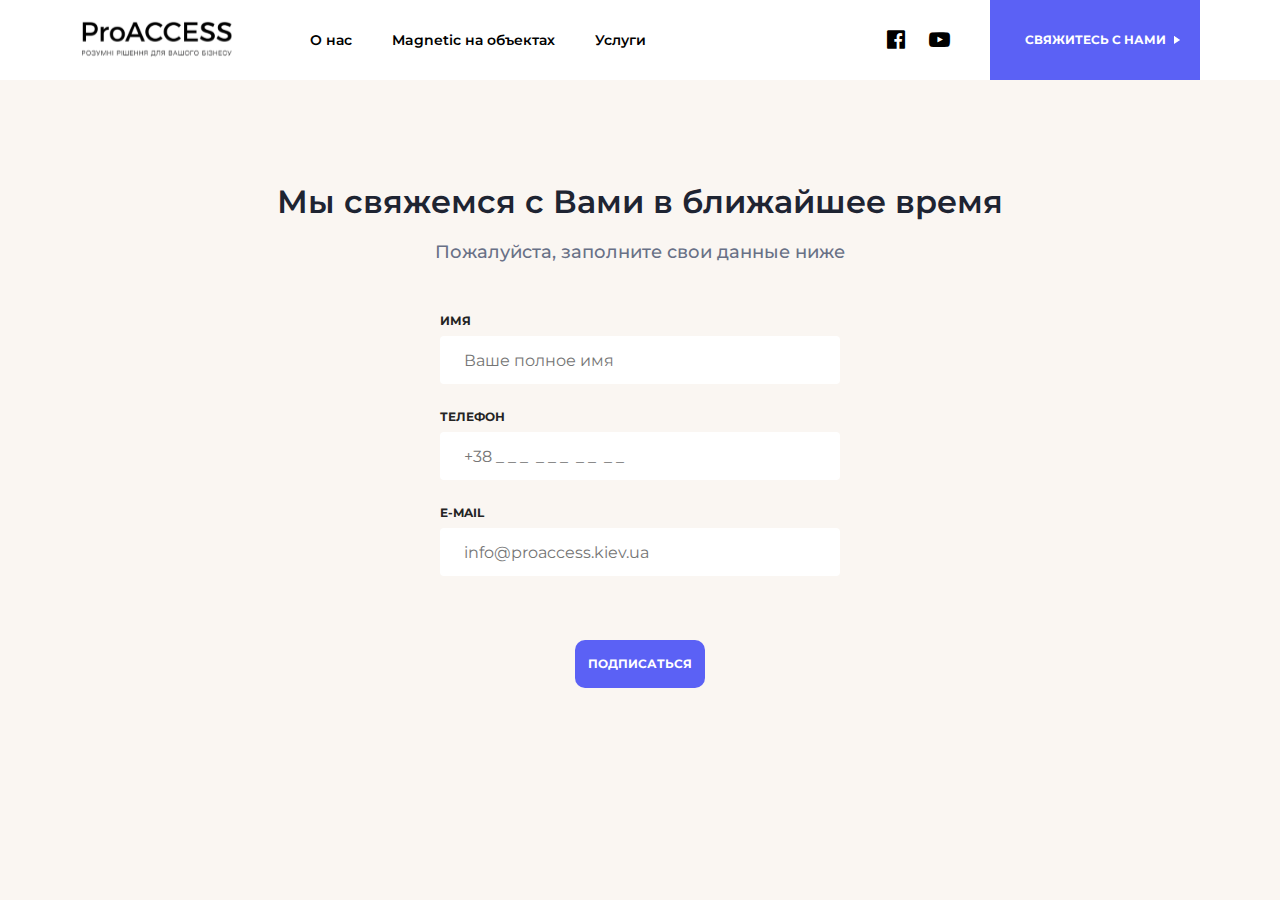
==== contact-us.html @ dcba7a06 "done" ====
<!DOCTYPE html>
<html lang="en">

<head>
    <meta charset="UTF-8">
    <meta name="viewport" content="width=device-width, initial-scale=1.0">
    <title>Contuct Us</title>
    <link rel="stylesheet" href="css/styles.css">
    <link rel="stylesheet" href="css/normalize.css">
    <link rel="stylesheet" href="css//media-query.css">
    <link rel="stylesheet" href="css/contact-us.css">
    <link rel="stylesheet" href="https://cdnjs.cloudflare.com/ajax/libs/font-awesome/4.7.0/css/font-awesome.min.css">
    <link
        href="https://fonts.googleapis.com/css2?family=Montserrat:ital,wght@0,100;0,200;0,300;0,400;0,500;0,600;0,700;0,800;0,900;1,100;1,200;1,300;1,400;1,500;1,600;1,700;1,800;1,900&display=swap"
        rel="stylesheet">
    <link rel="stylesheet" href="css/section-menu.css">
</head>

<body>

    <!-- HEADER -->

    <div class="header" id="scroll">
        <div class="header_left">
            <div class="header_logo">
                <a href="index.html"><img src="./img/logo.svg" alt="MAGNETIC" width="152"></a>
            </div>
            <div class="header_text">
                <a href="index.html#sectioncompany">
                    <p>О нас</p>
                </a>
                <a href="index.html#company">
                    <p>Magnetic на объектах</p>
                </a>
                <a href="index.html#services">
                    <p>Услуги</p>
                </a>
            </div>
        </div>
        <div class="header_right">
            <div class="header_icons">
                <a href="#"><i class="fa fa-facebook-official" aria-hidden="true"></i></a>
                <a href="https://www.youtube.com/channel/UCpNCMjlB83HEiOE3lIyTJ4A"><i class="fa fa-youtube-play"
                        aria-hidden="true"></i></a>
            </div>
            <a class="header_button_ref" href="contact-us.html"><button class="header_button">Свяжитесь с
                    нами</button></a>
            <a class="header_button_burger" href="#"><i class="fa fa-bars" aria-hidden="true"></i></a>
        </div>
    </div>

    <!-- MENU -->
    <div class="section_menu">
        <ul class="menu_list">
            <li class="menu_list_item anchor">
                <a href="#sectioncompany">
                    <p>О нас</p>
                </a>
            </li>
            <li class="menu_list_item anchor">
                <a href="#company">
                    <p>Magnetic на объектах</p>
                </a>
            </li>
            <li class="menu_list_item anchor">
                <a href="#services">
                    <p>Услуги</p>
                </a>
            </li>
        </ul>
        <a href="contact-us.html"><button class="menu_button">Свяжитесь с нами</button></a>
    </div>

    <div class="section_contact">
        <div class="contact_text">
            <p class="section_contact-first">Мы свяжемся с Вами в ближайшее время</p>
            <p class="section_contact-second">Пожалуйста, заполните свои данные ниже</p>
        </div>
        <div>
            <form class="contact_form" action="thanks-page.html">

                <div class="contact_form_item">
                    <p class="contact_form-position">Данное поле обязательное</p>
                    <label class="contact_input_name" for=""><span>ИМЯ<span class="star"> *</span></span></br><input
                            type="text" placeholder="Ваше полное имя"></label></br>
                </div>
                <div class="contact_form_item">
                    <p class="contact_form-position">Данное поле обязательное</p>
                    <label class="contact_input_tel" for=""><span>ТЕЛЕФОН<span class="star">
                                *</span></span></br><input type="tel"
                            placeholder="+38 _ _ _  _ _ _  _ _  _ _"></label></br>
                </div>
                <div class="contact_form_item">
                    <p class="contact_form-position">E-mail введен неверно</p>
                    <label class="contact_input_email" for=""><span>E-MAIL<span class="star">
                                *</span></span></br><input type="email"
                            placeholder="info@proaccess.kiev.ua"></label></br>
                </div>

                <a href="thanks-page.html"><button type="submit" class="contact_button">ПОДПИСАТЬСЯ</button></a>
            </form>
        </div>
    </div>
    <script type="text/javascript" src="//code.jquery.com/jquery-1.11.0.min.js"></script>
    <script type="text/javascript" src="js/main.js"></script>
    <script type="text/javascript" src="js/contact_us.js"></script>
</body>

</html>
---- css/styles.css ----
body {
 font-family: "Montserrat", sans-serif;
 font-size: 14px;
 width: 100%;
 max-width: 2500px;
}

.container {
 max-width: 1760px;
 width: 100%;
 margin: 0 auto;
}

p {
 padding: 0;
 margin: 0;
}

a {
 cursor: pointer;
}

ul {
 padding: 0;
 margin: 0;
}

a:focus,
a:active {
 outline: none;
}

button:focus,
button:active {
 outline: none;
}

/* HEADER */

.header {
 display: flex;
 justify-content: space-between;
 align-items: center;
 margin: 0 auto;
 padding: 0 80px;
}

.header_left {
 display: flex;
}

.header_right {
 display: flex;
}

.header_text {
 display: flex;
 margin-left: 78px;
 color: #1e2432;
 align-items: center;
}

.header_text a {
 text-decoration: none;
 color: #000;
 font-weight: 600;
}

.header_text a:not(:last-child) {
 margin-right: 40px;
}

.header_icons {
 display: flex;
 max-width: 75px;
 width: 100%;
 justify-content: space-around;
 align-items: center;
 font-size: 21px;
 padding-right: 40px;
}

.header_button {
 border: none;
 font-size: 12px;
 text-transform: uppercase;
 min-width: 210px;
 width: 100%;
 height: 80px;
 background: #5b61f5 url(../img/line.svg) 184px 36px no-repeat;
 color: #fff;
 font-weight: 700;
 cursor: pointer;
 background-size: 6px;
}

.header_button i {
 margin-left: 6px;
 font-size: 13px;
}

/* SECTION_AUTOCONTROL */

.section_autocontrol {
 display: flex;
 background-color: #383955;
 margin-bottom: 100px;
 min-width: 100%;
 position: relative;
}

.autocontrol_left {
 padding: 176px 23px 197px 145px;
 width: 100%;
 max-width: 801px;
}

.left_first_word {
 color: #fff;
 font-size: 32px;
 padding-bottom: 24px;
}

.left_second_word {
 color: #fff;
 font-size: 72px;
 font-weight: 800;
 padding-bottom: 37px;
}

.left_third_word {
 font-weight: 500;
 line-height: 32px;
 color: #fff;
 font-size: 24px;
 padding-bottom: 48px;
}

.autocontrol_right iframe {
 max-width: 950px;
 width: 100%;
 height: 530px;
}

.section_button {
 border-radius: 10px;
 border: none;
 font-size: 12px;
 text-transform: uppercase;
 max-width: 215px;
 width: 100%;
 height: 64px;
 background: #5b61f5 url(../img/line.svg) 190px 28px no-repeat;
 color: #fff;
 font-weight: 700;
 cursor: pointer;
 background-size: 7px;
}

.section_button i {
 margin-left: 6px;
 font-size: 13px;
}

.autocontrol_right {
 position: absolute;
 top: 183px;
 right: 0;
 width: 100%;
 max-width: 950px;
}

/* SECTION COMPANY */

.company_text {
 margin-bottom: 80px;
}

.company_text-one {
 text-align: center;
 line-height: 44px;
 margin: 0 auto;
 max-width: 609px;

 width: 100%;
 font-weight: 600;
 font-size: 32px;
 padding-bottom: 24px;
 color: #1e2432;
}

.company_text-second {
 font-weight: 500;
 text-align: center;
 color: #687086;
 letter-spacing: 0;
 margin: 0 auto;
 max-width: 790px;

 width: 100%;
 font-size: 18px;
 line-height: 24px;
}

.company_description {
 background-color: #faf6f2;
 margin-bottom: 100px;
}

.company_list {
 padding: 80px 0;
 margin: 0 130px;
 list-style: none;
 display: flex;
 justify-content: space-between;
}

.company_list_item {
 display: flex;
 max-width: 270px;

 width: 100%;
}

.company_list_item:not(:last-child) {
 margin-right: 140px;
}

.company_list-text {
 margin-left: 20px;
}

.company_list-text p {
 font-size: 16px;
 font-weight: 500;
 line-height: 22px;
 color: #687086;
 padding-bottom: 8px;
}

.company_list-href {
 color: #1e2432;
 font-size: 12px;
 font-weight: 700;
 text-decoration: none;
}

.header_button_burger {
 display: none;
}

/* SECTION COMPANY ADVANTAGES*/

.company_advantages_blocks {
 max-width: 1140px;
 width: 100%;
 margin: 0 auto 100px;
}

.advantages_text {
 font-size: 32px;
 font-weight: 600;
 color: #1e2432;
 max-width: 1140px;
 width: 100%;
 margin: 0 auto 80px;
}

/* up */

.advantages_first {
 display: flex;
 margin-bottom: 80px;
}

.advantages_first-left {
 margin-right: 117px;
 padding: 118px 0;
 align-items: center;
}

.advantages_first-text {
 display: flex;
}

.advantages_first-text:not(:last-child) {
 margin-bottom: 80px;
}
.advantages_first_p {
 border-left: 5px solid #000;
 font-weight: 800;
 height: 16px;
 padding-left: 9px;
 margin-top: 4px;
 padding-right: 15px;
 border-radius: 2px;
}

.advantages_second_p {
 max-width: 413px;

 width: 100%;
 font-weight: 500;
 font-size: 18px;
 line-height: 24px;
 color: #687086;
}

/* down */

.advantages_second {
 display: flex;
}

.advantages_second-left {
 margin-left: 117px;
 padding: 56px 0 0 0;
 align-items: center;
}

.advantages_second_block_p {
 max-width: 413px;

 width: 100%;
 font-weight: 500;
 font-size: 18px;
 line-height: 24px;
 color: #687086;
}

/* SECTION advantages TOODAY */

.section_advantages_tooday {
 background-color: #faf6f2;
}
.advantages_tooday {
 padding: 80px 0 0 140px;
}

.advantages_tooday p {
 color: #1e2432;
 margin-bottom: 40px;
 font-weight: 600;
 font-size: 32px;
 line-height: 44px;
 max-width: 709px;

 width: 100%;
}

.advantages {
 margin-bottom: 80px;
}

/* section objects */

.section_objects {
 padding: 100px 150px 107px;
 background-color: #c5dded;
}

.section_objects_text {
 margin-bottom: 47px;
}

.section_objects_text p {
 font-weight: 600;
 font-size: 32px;
 line-height: 44px;
 color: #1e2432;
 margin-bottom: 24px;
}

.section_objects_text h4 {
 max-width: 540px;

 width: 100%;
 font-weight: 500;
 font-size: 18px;
 line-height: 24px;
 color: #687086;
}

.objects_list {
 display: flex;
 justify-content: space-between;
 padding: 0;
 margin: 0;
 list-style: none;
}

.objects_list_item img {
 margin-bottom: 32px;
}

.objects_list_item p {
 color: #1e2432;
 font-weight: 600;
 line-height: 22px;
 font-size: 16px;
 text-transform: uppercase;
 padding-left: 22px;
}

/* SERVICES */

.section_services {
 position: relative;
}

.section_services_text {
 font-size: 32px;
 padding: 100px 0 80px;
 text-align: center;
 font-weight: 600;
 color: #1e2432;
 max-width: 1140px;
 width: 100%;
 margin: 0 auto;
}

.services_list {
 display: flex;
 max-width: 1139px;
 width: 100%;
 margin: 0 auto;
 flex-wrap: wrap;
 list-style: none;
}

.services_list_item {
 max-width: 367px;

 width: 100%;
 margin-bottom: 167px;
}

.services_list_item:not(:nth-child(3n + 3)) {
 margin-right: 19px;
}

.services_list_item {
 position: relative;
}

.services_list_text {
 position: absolute;
 top: 338px;
 left: 16px;
 line-height: 22px;
 font-weight: 600;
 font-size: 16px;
 max-width: 280px;

 width: 100%;
 color: #fff;
 text-transform: uppercase;
}

.services_list_second_text {
 position: absolute;
 top: 35px;
 right: 30px;
 line-height: 22px;
 font-weight: 600;
 font-size: 16px;
 color: #fff;
 transform: rotate(-90deg);
}

.services_list_image {
 margin-bottom: 24px;
}

.services_text {
 font-weight: 500;
 font-size: 16px;
 line-height: 24px;
 color: #687086;
 padding-left: 16px;
}

.services_button {
 position: absolute;
 top: 588px;
 margin-left: 16px;
 background-color: #fff;
 padding: 13px 15px;
 font-weight: 700;
 border: 3px solid #5b61f5;
 border-radius: 10px;
 cursor: pointer;
}

.services_button:hover {
 transition: linear 0.3s;
 background-color: #5b61f5;
 color: #fff;
}

/* FOOTER */

.footer {
 display: flex;
}

/* left */

.left_section_footer {
 width: 100%;
 display: flex;
 justify-content: space-between;
 padding: 80px 0;
 background-color: #383955;
}

.footer_left {
 max-width: 248px;

 width: 100%;
 padding-left: 80px;
}

.footer_right {
 max-width: 400px;

 width: 100%;
 padding-right: 308px;
}

.footer_left p {
 font-weight: 600;
 font-size: 16px;
 line-height: 22px;
 color: #fff;
 text-transform: uppercase;
}

.footer_left p:not(:last-child) {
 padding-bottom: 24px;
}

.footer_logo {
 margin-bottom: 40px;
}

/* right */

.footer_right p {
 font-weight: 600;
 font-size: 16px;
 line-height: 22px;
 color: #fff;
 text-transform: uppercase;
 margin-bottom: 17px;
}

.input_name {
 color: #fff;
 font-weight: 600;
 font-size: 12px;
 line-height: 22px;
 color: #fff;
 text-transform: uppercase;
}

.input_email {
 color: #fff;
 font-weight: 600;
 font-size: 12px;
 line-height: 22px;
 color: #fff;
 text-transform: uppercase;
}

.input_name input {
 max-width: 400px;

 width: 100%;
 height: 48px;
 margin-bottom: 16px;
 font-size: 20px;
}

.input_email input {
 max-width: 400px;

 width: 100%;
 height: 48px;
 font-size: 20px;
 margin-bottom: 40px;
}

.footer_button {
 background-color: #383955;
 padding: 16px 17px;
 font-weight: 700;
 border: 3px solid #5b61f5;
 border-radius: 10px;
 cursor: pointer;
 color: #fff;
}

.footer_button:hover {
 background-color: #5b61f5;
 transition: linear 0.3s;
}

/* right-right */

.right_section_footer {
 background: #a7d0d6;
 max-width: 242px;

 width: 100%;
 text-align: center;
}

.right_section_footer i {
 font-size: 38px;
 padding-top: 80px;
}

.right_section_footer .fa-facebook-official {
 margin-right: 15px;
}

.right_section_footer .fa-youtube-play {
 margin-left: 15px;
}

/* FAVICON */

.fa-youtube-play:before {
 color: #383955;
}

.fa-facebook-official:before {
 color: #383955;
}

.header_icons .fa-youtube-play:before {
 color: #000;
 padding-left: 12px;
}

.header_icons .fa-facebook-official:before {
 color: #000;
 padding-right: 12px;
}

/* scroll */

.scroll_batton {
 position: absolute;
 right: 150px;
 top: 65px;
 border: none;
 max-width: 100px;

 width: 100%;
 height: 100px;
 border-radius: 50%;
 background: #383955 url(../img/line.svg) center center no-repeat;
 cursor: pointer;
 transform: rotate(-90deg);
 background-size: 12px;
}

.scroll_batton i {
 color: #fff;
 font-size: 30px;
}

/* SLIFER */

 .your-class {
     display: none !important;
 }
---- css/media-query.css ----
@media (min-width: 769px) and (max-width: 1440px) {
 body {
  /* max-width: 1425px; */
  width: 100%;
 }

 .container {
  max-width: 1280px;
  width: 100%;
 }

 .left_first_word {
  font-size: 24px;
  padding-bottom: 16px;
 }

 .left_second_word {
  font-size: 56px;
  padding-bottom: 16px;
 }

 .autocontrol_right iframe {
    width: 100%;
    height: 396px;
 }

 .autocontrol_left {
  padding: 120px 0 116px 145px;
  width: 100%;
  max-width: 780px;
 }
 .autocontrol_right {
  position: relative;
  top: 150px;
  right: 0;
 }

 .company_list_item:not(:last-child) {
  margin-right: 20px;
 }

 .company_list {
  margin: 0 70px;
 }

 .objects_list_item img {
  margin-bottom: 24px;
  max-width: 270px;
  width: 100%;
 }

 .section_objects {
  padding: 100px 150px 80px;
 }

 .section_objects_text {
  margin-bottom: 40px;
 }

 .services_list_item {
  margin-bottom: 162px;
 }

 .footer_right {
  padding-right: 165px;
 }

 .left_section_footer {
  max-width: 1198px;
  width: 100%;
 }

 .right_section_footer i {
  font-size: 34px;
  margin: 0 17px;
  padding-top: 80px;
 }

 .scroll_batton {
  top: 35px;
 }
}

@media (max-width: 787px) and (min-width: 769px) {
 .services_list_item {
  max-width: 350px;
 }
}

@media (max-width: 1153px) and (min-width: 768px) {
 .services_list {
  justify-content: center;
 }

 .header_text a {
    margin-right:10px
 }

 .header_text {
     margin-left: 20px;
 }

 .header_text a:not(:last-child){
margin-right: 12px;
 }
}
@media (max-width: 1000px) and (min-width: 768px) {
 .company_list {
  flex-wrap: wrap;
 }
 .advantages_first {
  flex-wrap: wrap;
  justify-content: center;
 }

 .advantages_second {
  flex-wrap: wrap;
 }

 .advantages_text {
  text-align: center;
 }
}

@media (max-width: 1110px) and (min-width: 768px) {
 .section_autocontrol {
  flex-wrap: wrap;
 }
 .autocontrol_left {
  padding: 120px 0 80px 145px;
 }

 .advantages_second-right {
     margin:0 auto ;
     order: 1;
 }

 .advantages_text {
     margin: 0 auto;
 }

 .advantages_second-left {
     margin-bottom: 80px;
 }

 .autocontrol_right {
  position: unset;
  margin: 0 auto;
  padding-bottom: 80px;
  width: 100%;
  max-width: 650px;
 }
}

@media (max-width: 810px) and (min-width: 768px) {
 .header_text {
  margin-left: 15px;
 }
}

@media (max-width: 758px) and (min-width: 321px) {
 .objects_list {
  justify-content: center;
 }
 .services_list {
  justify-content: center;
 }
 .services_list_item:nth-child(3) {
  margin-right: 19px;
 }
 .services_list_item:nth-child(6) {
  margin-right: 19px;
 }

 .objects_list_item:nth-child(2n +1 ) {
margin-right: 10px;
 }
}

@media (max-width: 768px) {
 body {
  max-width: 768px;
  width: 100%;
 }

 .container {
  max-width: 708px;
  width: 100%;
 }

 .header_button_ref {
  display: none;
 }
 .header {
  max-width: 768px;
  width: 100%;
  padding: 0 0  0 30px;
  box-sizing: border-box;
 }

 .header_button_burger {
  display: block;
  min-width: 121px;
  width: 100%;
  height: 80px;
  background: #5b61f5;
 }

 .header_icons .fa-facebook-official {
  padding-right: 10px;
 }

 .header_icons .fa-youtube-play {
  padding-left: 10px;
 }

 .header_logo {
  padding-left: 30px;
 }

 .header_text {
  display: none;
 }

 .fa {
  font-size: 26px;
 }

 .header_icons {
  max-width: 85px;

  width: 100%;
 }

 .header_button_burger i {
  color: #fff;
  padding-top: 24px;
  font-size: 31px;
  padding-left: 50px;
  justify-content: center;
 }

 .autocontrol_left {
  padding: 120px 0 80px 0;
 }
 .section_autocontrol {
  flex-direction: column;
 }

 .autocontrol_right {
  text-align: center;
  position: unset;
  padding-bottom: 80px;
 }

 .left_first_word {
  font-size: 24px;
  padding-bottom: 16px;
  padding-left: 30px;
 }

 .left_second_word {
  font-size: 56px;
  padding-bottom: 16px;
  padding-left: 30px;
 }

 .left_third_word {
  font-size: 24px;
  padding-left: 30px;
 }

 .autocontrol_left_p a {
  padding-left: 30px;
 }

 .autocontrol_right iframe {
  width: 100%;
 }

 .company_text-one {
  font-size: 24px;
  padding-bottom: 24px;
 }

 .company_text-second {
  font-size: 16px;
 }

 .company_list {
  margin: 0 37px;
  flex-wrap: wrap;
 }

 .company_list_item:not(:last-child) {
  margin: 0;
 }

 .company_list_item:nth-child(2n + 1) {
  margin-right: 20px;
 }

 .company_list {
  padding-bottom: 0;
 }

 .company_list_item {
  padding-bottom: 80px;
 }

 .advantages_text {
  font-size: 24px;
  margin: 0 auto 48px;
 }

 .advantages_first {
  flex-wrap: wrap;
  margin-bottom: 40px;
 }

 .advantages_first-left {
  max-width: 100%;

  width: 100%;
  align-items: center;
  padding: 0;
 }

 .advantages_second_p {
  font-size: 16px;
  margin-bottom: 48px;
 }

 .advantages_first-text:not(:last-child) {
  margin-bottom: 45px;
 }

 .advantages_first-right {
  margin: 0 auto;
 }

 .advantages_first-right img {
  max-width: 466px;
  width: 100%;
 }

 .company_advantages_blocks {
  max-width: 708px;
  width: 100%;
 }

 .advantages_second-right {
  order: 2;
 }

 .advantages_second {
  flex-wrap: wrap;
 }

 .advantages_second-left {
  margin-left: 0;
  padding: 0 0 47px 0;
 }

 .advantages_second_block_p {
  font-size: 16px;
 }

 .advantages_first_p {
  font-size: 16px;
 }

 .advantages_second-right {
  margin: 0 auto;
 }

 .advantages_second-right img {
  max-width: 466px;
  width: 100%;
 }

 .advantages_tooday {
  padding: 80px 0;
  text-align: center;
 }

 .advantages_tooday p {
  margin: 0 auto;
  font-size: 24px;
  padding-bottom: 48px;
 }
 .advantages {
  margin: 0;
 }

 .section_objects {
  padding: 100px 28px 80px;
 }

 .scroll {
  display: none;
 }

 .section_objects_text p {
  font-size: 24px;
 }

 .section_objects_text h4 {
  font-size: 16px;
 }

 .section_objects_text {
  margin-bottom: 56px;
 }

 .objects_list {
  flex-wrap: wrap;
 }

 .objects_list_item img {
  max-width: 344px;
  width: 100%;
  margin-bottom: 24px;
 }

 .objects_list_item:nth-child(-n + 2) {
  margin-bottom: 50px;
 }

 .section_services_text {
  padding: 100px 0 47px;
  font-size: 24px;
  max-width: 708px;
  width: 100%;
 }

 .services_list {
  max-width: 708px;
  width: 100%;
  display: flex!important;
 }
 .services_list_item {
  max-width: 223px;
  width: 100%;
 }

 .services_list_image img {
  max-width: 223px;
  width: 100%;
  height: 243px;
 }

 .services_list_text {
  top: 200px;
  left: 16px;
  font-size: 10px;
  max-width: 168px;
  width: 100%;
  line-height: 10px;
 }

 .services_list_second_text {
  top: 24px;
  right: 16px;
  font-size: 10px;
 }

 .services_text {
  padding-left: 0;
  font-size: 14px;
  line-height: 18px;
 }

 .services_button {
  top: 408px;
  margin-left: 0;
 }

 .footer {
  flex-direction: column;
 }
 .footer_left {
  order: 2;
  margin: 0 auto;
  padding: 0;
  text-align: center;
 }

 .footer_right {
  order: 1;
  padding-right: 0;
  margin: 0 auto;
 }

 .left_section_footer {
  flex-direction: column;
 }

 .footer_right p {
  text-align: center;
 }

 .fiiter_form a {
  display: flex;
  justify-content: center;
  margin-bottom: 80px;
 }

 .right_section_footer {
  max-width: 968px;
  width: 100%;
 }

 .right_section_footer i {
  padding: 40px 0;
 }
}

@media (max-width: 708px) and (min-width: 415px) {
 .advantages_first-left {
  padding-left: 20px;
 }
 .advantages_second-left {
  padding-left: 20px;
 }
}



@media (max-width: 491px)and (min-width: 367px) {
    .services_list_text {
        display: none;
    }
}

@media (max-width: 492px) {
 .left_second_word {
  font-size: 40px;
 }
 .footer_right p {
     font-size: 14px;
     line-height: 18px;
     margin-bottom: 65px;
 }

 .footer_right {
     max-width: 320px;
     width: 100%;
 }

 .container {
     width: 100%;
     max-width: 290px;
 }

 .fiiter_form {
     max-width: 290px;
     width: 100%;
     margin: 0 auto;
 }


 .header_icons .fa-facebook-official {
     padding-right: 0;
 }

 .header_icons .fa-youtube-play {
     padding-left: 0;
 }

 .input_name input {
  max-width: 290px;
 }

 .input_email input {
  max-width: 282px;
 }

 .header_button_burger {
  height: 48px;
 }
 .header_button_burger i {
  padding-top: 12px;
  padding-left: 30px;
  font-size: 23px;
 }

 .header_button_burger {
  min-width: 73px;
 }

 .header_icons {
  padding-right: 19px;
 }

 .header_logo {
  padding-left: 15px;
 }

 .fa {
  font-size: 19px;
 }

 .left_second_word {
  font-size: 24px;
 }

 .header_logo img {
  width: 100px;
 }

 .autocontrol_left {
  padding: 48px 0 40px 0;
 }

 .left_first_word {
  font-size: 18px;
 }

 .left_third_word {
  font-size: 16px;
  line-height: 22px;
 }

 .section_button {
  max-width: 163px;
  height: 46px;
  font-size: 10px;
 }

 .autocontrol_right iframe {
  max-width: 290px;
  height: auto;
 }

 .autocontrol_right {
  padding-bottom: 40px;
 }

 .section_autocontrol {
  margin-bottom: 80px;
 }

 .company_text-one {
  font-size: 18px;
  line-height: 24px;
 }
 .company_text-second {
  font-size: 14px;
  line-height: 18px;
 }
 .company_text {
  margin-bottom: 48px;
 }

 .company_list-text p {
  font-size: 14px;
 }

 .company_list-href {
  font-size: 10px;
 }

 .company_list_item {
  margin-bottom: 40px;
 }

 .company_list_item {
  padding-bottom: 0;
 }

 .company_list_item:not(:last-child)  {
    padding-bottom: 40px;
   }

 .company_description {
  margin-bottom: 80px;
 }

 .advantages_text {
  font-size: 18px;
 }

 .advantages_second_p {
  font-size: 14px;
  line-height: 18px;
 }

 .advantages_first-left {
  margin-right: 5px;
  margin-left: 10px;
 }

 .advantages_first-right {
  padding: 0 10px;
 }

 .advantages_second_block_p {
  font-size: 14px;
  line-height: 18px;
 }

 .advantages_second-left {
  margin-right: 5px;
  margin-left: 10px;
 }

 .advantages_second-right {
  padding: 0 10px;
 }

 .company_advantages_blocks {
  margin: 0 auto 80px;
 }

 .advantages_tooday {
  padding-left: 40px;
  padding-right: 40px;
 }

 .advantages_tooday p {
  font-size: 18px;
  line-height: 24px;
 }

 .section_objects {
  padding: 75px 15px 80px;
 }

 .section_objects_text p {
  font-size: 18px;
  line-height: 24px;
 }

 .section_objects_text h4 {
  font-size: 14px;
  line-height: 18px;
 }

 .section_objects_text {
  margin-bottom: 40px;
 }

 .objects_list_item img {
  max-width: 135px;
 }

 .objects_list_item p {
  font-size: 9px;
  line-height: 14px;
  padding-left: 8px;
 }

 .objects_list_item:nth-child(-n + 2) {
  margin-bottom: 40px;
 }

 .section_services_text {
  padding: 48px 0 40px;
 }

 .section_services_text {
  font-size: 18px;
  list-style: 24px;
 }

 .services_list_item:not(:nth-child(3n + 3)) {
  margin-right: 0;
 }

 .services_list_item {
  max-width: 290px;
  width: 100%;
  margin: 0 auto;
 }

 .services_list {
    display: none !important;
   }

 .your-class {
     display: block !important;
 }

 .services_list_image {
     position: relative;
 }

 .services_list_image img {
    max-width: none;
    width: auto;
 }

.services_list_item {
    max-width: none;
    margin-bottom: -172px!important;
}

.slick-slide img {
    margin:  0 auto;
    width: auto !important;
}
.slick-prev.slick-disabled:before, .slick-next.slick-disabled:before {
    opacity: 10!important;
}

.slick-prev:before, .slick-next:before {
    opacity: 15!important;
}

.slick-prev, .slick-next {
    top: 120px!important;
}
.slick-prev {
    left: 12px!important;
}

.slick-next {
    right: 13px !important;
}

.slick-next:before {
    content: '►'!important;
}

.slick-prev:before {
    content: '◄'!important;
}

.slick-prev:before, .slick-next:before {
    font-size: 13px!important;
color: #687086!important;
}

.services_list_text {
    left: 68px;
}

.services_list_second_text {
    top: 21px;
    right: 65px;
}
.services_text {
    text-align: center;
    padding: 0 50px;

}

.services_list_item a{
    display: flex;
    justify-content: center;
}


}

@media (max-width: 492px)and (min-width: 100px) {
    .services_list_item{
            margin-bottom: -120px!important;
        }

        .services_button {
            top: 390px;
            margin-left: 0;
           }
}

    @media (max-width: 320px) {
        .services_list_item{
            margin-bottom: 80px!important;
        }
    }
---- css/contact-us.css ----
input {
    border: none;
}

.header {
    background-color: #fff!important;
}

body {
    background-color:#FAF6F2!important;
}
.section_contact {

    padding: 100px 0 100px;
}

.section_contact-first {
    font-size: 32px;
    font-weight: 600;
    color: #1E2432;
    padding-bottom: 16px;
    line-height: 44px
}

.section_contact-second {
    font-size: 18px;
    font-weight: 500;
    color: #687086;
    padding-bottom: 16px;
    line-height: 24px;
    padding-bottom: 48px;
}

.contact_input_name,.contact_input_tel, .contact_input_email {
    font-size: 12px;
    color:#242424;
    font-weight: 700;
}

.contact_input_name input,.contact_input_tel input{
    margin-bottom: 24px;
}

.contact_input_email input {
    margin-bottom: 64px;
}

.contact_input_name input,.contact_input_tel input, .contact_input_email input{
max-width: 400px;
width: 100%;
height: 48px;
margin-top: 8px;
color: #000;
font-size: 16px;
padding-left: 24px;
box-sizing: border-box;
border-radius: 4px;
}

.contact_input_name input,.contact_input_tel input, .contact_input_email input:active {
    outline-color: #C5DDED;
}
.contact_form {
    max-width: 400px;
    margin: 0 auto;
    width: 100%;
}

.contact_text {
    text-align: center;
}

.contact_button {
    max-width: 130px;
    width: 100%;
    height: 48px;
    background-color: #5B61F5;
    cursor: pointer;
    color: #fff;
    font-size: 12px;
    line-height: 16px;
    font-weight: 700;
    border-radius: 10px;
    border: none;
}

.contact_form a {
    display: flex;
    justify-content: center;
    text-decoration: none;
}

.contact_form-position {
font-size: 12px;
font-weight: 500;
line-height: 16px;
color: #3C44FA;
}

.star{
    display: none;
}

.contact_form_item {
    position: relative;
}

.contact_form-position {
    position: absolute;
    right: 0;
}


.blue_input {
    color: #3C44FA;
    font-size: 12px;
    box-sizing: border-box;
    border-color:#3C44FA;
}

.blue_input input,.blue_input input, .blue_input input {
    border: 2px solid #3C44FA;
}

.blue_input input::placeholder {
    color: #3C44FA;
}

.contact_form-position {
    display: none;
}

@media (max-width: 1040px) and (min-width: 769px){
    .header_icons {
        padding-right:8px;
        padding-left: 8px;
    }
}

@media (max-width: 768px) {
    .header {
        box-sizing: border-box;
        padding: 0 0 0 30px;
    }

    .section_contact-first {
        font-size: 24px;
    }
}

@media (max-width: 492px){
    .section_contact-first {
        font-size: 18px;
        line-height: 24px;
    }

    .section_contact-second {
        padding-bottom: 24px;
    }

    .section_contact-second {
        font-size: 14px;
        line-height: 18px;
        padding: 16px 23px 24px;
    }

    .contact_form {
        padding: 0 15px;
        box-sizing: border-box;
    }

    .contact_input_name, .contact_input_tel, .contact_input_email {
        font-size: 12px;
    }

    .fa-facebook-official, .fa-youtube-play{
        font-size: 14px!important;
    }
}
---- css/section-menu.css ----
.section_menu {
    display: none;
    background-color: #FAF6F2;
    height: 100%;
    position: absolute;
    top: 80px;
    overflow: unset;
    left: 0;
    width: 100%;
    z-index: 1;
}


.menu_list_item a {
    text-decoration: none;
    color: #1E2432;
    cursor: pointer;
}

.menu_list_item {
    font-size: 32px;
    line-height: 44px;
    font-weight: 600;
    color: #1E2432;
    list-style: none;
}

.menu_list_item:not(:last-child) {
    margin-bottom: 48px;
}

.menu_list {
    padding: 80px 0 80px 80px;
    box-sizing: border-box;
}

.menu_button{
    border-radius: 10px;
    border: none;
    font-size: 12px;
    text-transform: uppercase;
    max-width: 215px;
    width: 100%;
    height: 64px;
    background: #5b61f5 url(../img/line.svg) 190px 28px no-repeat;
    color: #fff;
    font-weight: 700;
    cursor: pointer;
    background-size: 7px;
    margin-left: 80px;
}


@media (max-width: 768px) {
    body {
        position: relative;
    }
}

@media (max-width: 494px) {
    .section_menu {
        top: 48px;
    }
}

@media (max-width: 460px) {
.header_logo {
    padding-left: 0;
    padding: 0;
}

.menu_list {
    padding: 40px 0 40px 15px;
}

.menu_button {
    margin-left: 15px;
}

.menu_list_item:not(:last-child) {
    margin-bottom: 40px;
}

.menu_list_item {
    font-size: 18px;
}

.menu_button {
    width: 164px;
    height: 46px;
    font-size: 10px;
}
}
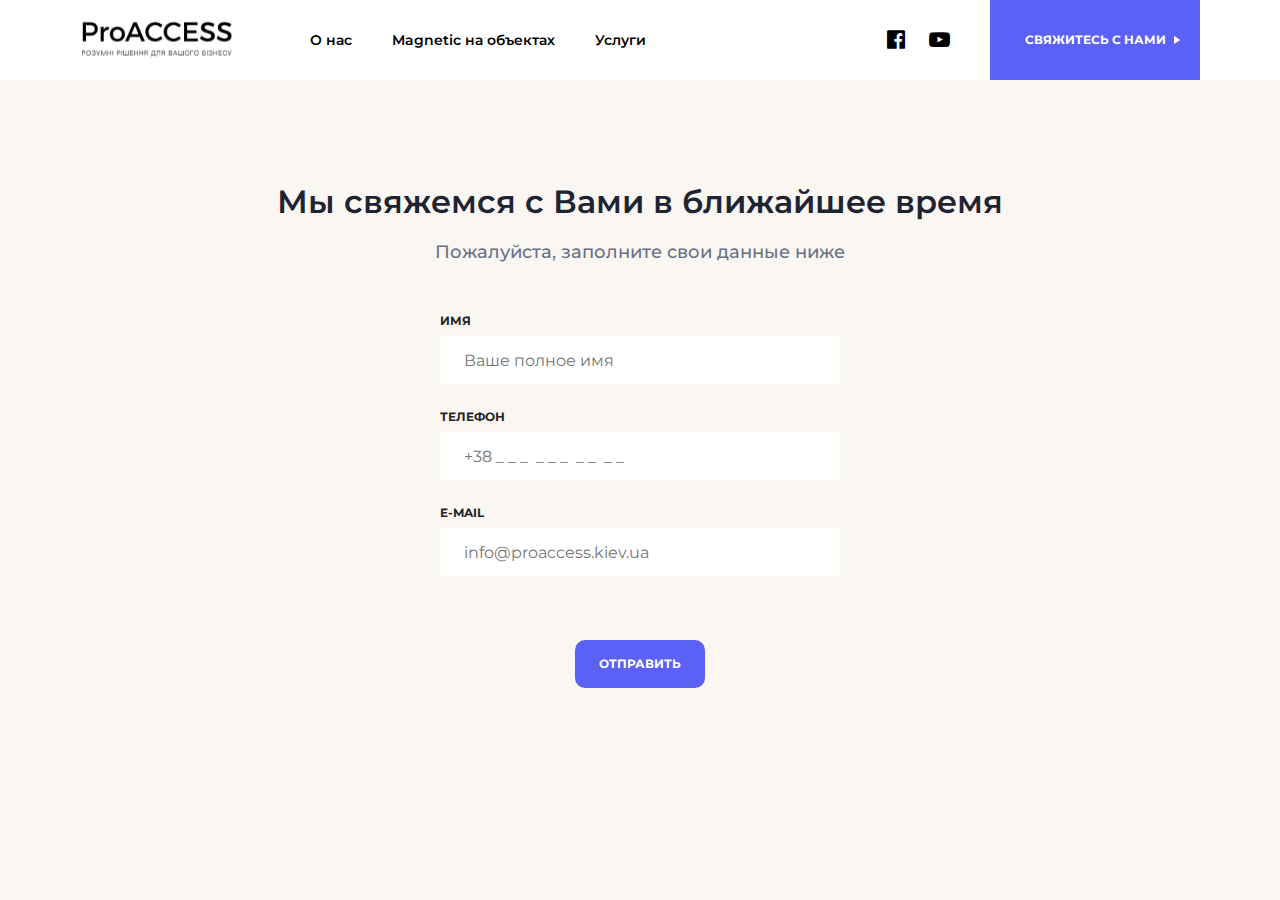
==== commit 533199d5: "fix width youtube" ====
--- a/contact-us.html
+++ b/contact-us.html
@@ -97,7 +97,7 @@
                             placeholder="info@proaccess.kiev.ua"></label></br>
                 </div>
 
-                <a href="thanks-page.html"><button type="submit" class="contact_button">ПОДПИСАТЬСЯ</button></a>
+                <a href="thanks-page.html"><button type="submit" class="contact_button">ОТПРАВИТЬ</button></a>
             </form>
         </div>
     </div>
--- a/css/styles.css
+++ b/css/styles.css
@@ -521,6 +521,10 @@
  padding-left: 80px;
 }
 
+.slick-initialized .slick-slide {
+    height: 600px!important;
+}
+
 .footer_right {
  max-width: 400px;
 
@@ -575,7 +579,8 @@
 
 .input_name input {
  max-width: 400px;
-
+padding-left: 15px;
+box-sizing: border-box;
  width: 100%;
  height: 48px;
  margin-bottom: 16px;
@@ -584,7 +589,8 @@
 
 .input_email input {
  max-width: 400px;
-
+ padding-left: 15px;
+box-sizing: border-box;
  width: 100%;
  height: 48px;
  font-size: 20px;
--- a/css/media-query.css
+++ b/css/media-query.css
@@ -115,6 +115,11 @@
 
  .advantages_second {
   flex-wrap: wrap;
+ }
+
+ .advantages_first-right {
+     order: 2;
+     margin: 0 auto;
  }
 
  .advantages_text {
@@ -337,6 +342,7 @@
 
  .advantages_first-right {
   margin: 0 auto;
+  order: 2;
  }
 
  .advantages_first-right img {
@@ -504,6 +510,7 @@
   display: flex;
   justify-content: center;
   margin-bottom: 80px;
+  text-decoration: none;
  }
 
  .right_section_footer {
@@ -523,6 +530,35 @@
  .advantages_second-left {
   padding-left: 20px;
  }
+}
+
+@media (min-width: 1440px) {
+    .objects_list_item img { 
+    width: 100%;
+    max-width: 390px;
+    }
+
+    .objects_list_item:not(:last-child) {
+        padding-right: 18px;
+    }
+}
+
+@media (min-width: 769px) {
+    .objects_list_item:not(:last-child)  {
+        padding-right: 10px;
+    }
+}
+
+@media (max-width: 1700px) and (min-width: 1440px){
+    .autocontrol_right iframe {
+        width: 100%;
+        height: 450px;
+    }
+
+    .autocontrol_right {
+        position: relative;
+        top: 183px;
+    }
 }
 
 
@@ -537,6 +573,17 @@
  .left_second_word {
   font-size: 40px;
  }
+
+ .services_list_item:nth-child(3) {
+     margin-right: 0;
+ }
+
+ .services_list_item:nth-child(6) {
+    margin-right: 0;
+ }
+
+ 
+
  .footer_right p {
      font-size: 14px;
      line-height: 18px;
@@ -554,7 +601,7 @@
  }
 
  .fiiter_form {
-     max-width: 290px;
+     max-width: 282px;
      width: 100%;
      margin: 0 auto;
  }
@@ -569,7 +616,7 @@
  }
 
  .input_name input {
-  max-width: 290px;
+  max-width: 282px;
  }
 
  .input_email input {
